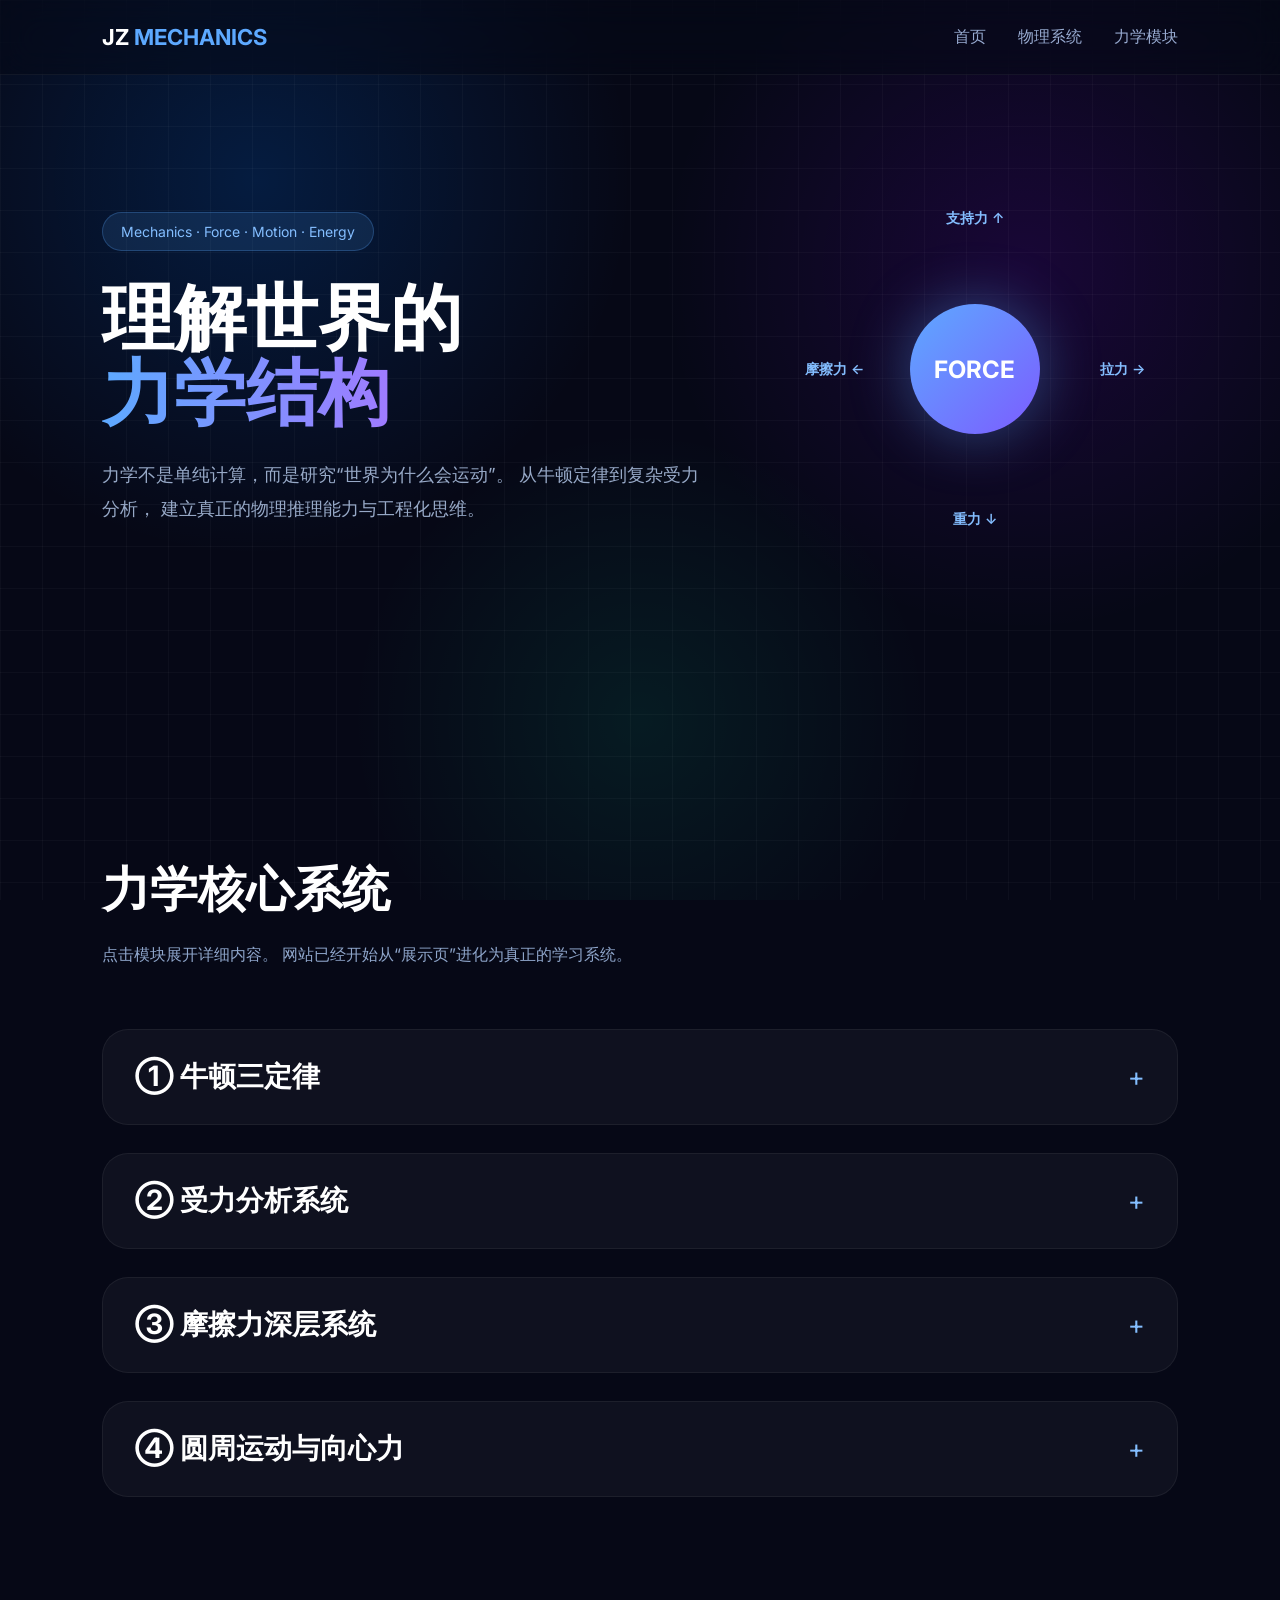
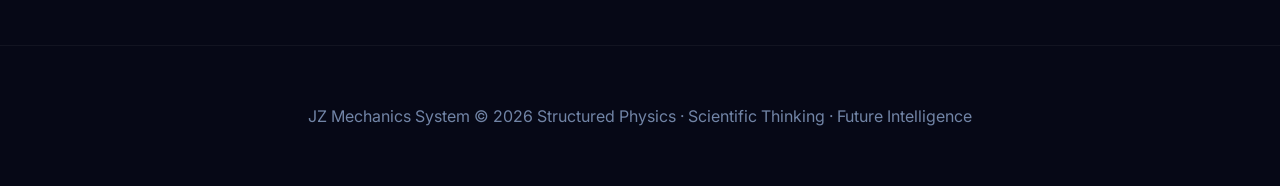
==== mechanics.html @ 9c005e76 "Create mechanics.html" ====
<!DOCTYPE html>
<html lang="zh-CN">
<head>
<meta charset="UTF-8">
<meta name="viewport" content="width=device-width, initial-scale=1.0">

<title>Mechanics System | JZ Physics</title>

<link rel="preconnect" href="https://fonts.googleapis.com">
<link href="https://fonts.googleapis.com/css2?family=Inter:wght@300;400;500;600;700&display=swap" rel="stylesheet">

<style>

*{
    margin:0;
    padding:0;
    box-sizing:border-box;
}

html{
    scroll-behavior:smooth;
}

body{
    font-family:'Inter',sans-serif;
    background:#060816;
    color:white;
    overflow-x:hidden;
}

/* ===== 背景 ===== */

.bg{
    position:fixed;
    inset:0;
    background:
    radial-gradient(circle at 20% 20%, rgba(0,119,255,0.18), transparent 30%),
    radial-gradient(circle at 80% 30%, rgba(140,0,255,0.14), transparent 30%),
    radial-gradient(circle at 50% 80%, rgba(0,255,180,0.08), transparent 30%),
    #060816;
    z-index:-2;
}

.grid{
    position:fixed;
    inset:0;
    background-image:
    linear-gradient(rgba(255,255,255,0.03) 1px, transparent 1px),
    linear-gradient(90deg, rgba(255,255,255,0.03) 1px, transparent 1px);
    background-size:42px 42px;
    z-index:-1;
}

/* ===== header ===== */

header{
    position:fixed;
    top:0;
    width:100%;
    padding:24px 8%;
    display:flex;
    justify-content:space-between;
    align-items:center;
    backdrop-filter:blur(18px);
    background:rgba(5,8,22,0.5);
    border-bottom:1px solid rgba(255,255,255,0.05);
    z-index:999;
}

.logo{
    font-size:22px;
    font-weight:700;
}

.logo span{
    color:#5da9ff;
}

nav a{
    text-decoration:none;
    color:#98abd1;
    margin-left:28px;
    transition:0.3s;
}

nav a:hover{
    color:white;
}

/* ===== hero ===== */

.hero{
    min-height:82vh;
    display:flex;
    align-items:center;
    padding:0 8%;
}

.hero-inner{
    display:grid;
    grid-template-columns:1.2fr 0.8fr;
    gap:60px;
    align-items:center;
    width:100%;
}

.tag{
    display:inline-block;
    padding:10px 18px;
    border-radius:999px;
    background:rgba(93,169,255,0.12);
    border:1px solid rgba(93,169,255,0.25);
    color:#84beff;
    margin-bottom:28px;
    font-size:14px;
}

.hero h1{
    font-size:72px;
    line-height:1.05;
    margin-bottom:28px;
}

.gradient{
    background:linear-gradient(to right,#5da9ff,#9f7bff);
    -webkit-background-clip:text;
    -webkit-text-fill-color:transparent;
}

.hero p{
    color:#97a9c7;
    line-height:1.9;
    font-size:18px;
}

/* ===== 力学图 ===== */

.force-box{
    position:relative;
    width:360px;
    height:360px;
    margin:auto;
}

.circle{
    width:130px;
    height:130px;
    border-radius:50%;
    background:linear-gradient(135deg,#5da9ff,#7c5cff);
    position:absolute;
    left:50%;
    top:50%;
    transform:translate(-50%,-50%);
    display:flex;
    align-items:center;
    justify-content:center;
    font-size:24px;
    font-weight:700;
    box-shadow:0 0 60px rgba(93,169,255,0.4);
}

.force{
    position:absolute;
    color:#84beff;
    font-size:14px;
    font-weight:600;
}

.up{
    top:20px;
    left:50%;
    transform:translateX(-50%);
}

.down{
    bottom:20px;
    left:50%;
    transform:translateX(-50%);
}

.left{
    left:10px;
    top:50%;
    transform:translateY(-50%);
}

.right{
    right:10px;
    top:50%;
    transform:translateY(-50%);
}

/* ===== section ===== */

.section{
    padding:120px 8%;
}

.section-title{
    font-size:48px;
    margin-bottom:18px;
}

.section-sub{
    color:#8ea5ca;
    line-height:1.8;
    max-width:760px;
    margin-bottom:60px;
}

/* ===== 模块 ===== */

.module{
    background:rgba(255,255,255,0.04);
    border:1px solid rgba(255,255,255,0.06);
    border-radius:26px;
    margin-bottom:28px;
    overflow:hidden;
    transition:0.3s;
}

.module:hover{
    border-color:rgba(93,169,255,0.25);
}

.module-header{
    padding:28px 32px;
    display:flex;
    justify-content:space-between;
    align-items:center;
    cursor:pointer;
}

.module-header h3{
    font-size:28px;
}

.toggle{
    font-size:26px;
    color:#84beff;
}

.module-content{
    max-height:0;
    overflow:hidden;
    transition:max-height 0.5s ease;
    padding:0 32px;
}

.module-content-inner{
    padding-bottom:32px;
}

.module-content p{
    color:#8ea5ca;
    line-height:1.9;
    margin-bottom:18px;
}

/* ===== 知识卡 ===== */

.cards{
    display:grid;
    grid-template-columns:repeat(auto-fit,minmax(240px,1fr));
    gap:20px;
    margin-top:24px;
}

.card{
    background:rgba(255,255,255,0.03);
    border:1px solid rgba(255,255,255,0.05);
    border-radius:18px;
    padding:22px;
}

.card h4{
    color:#84beff;
    margin-bottom:12px;
}

.card p{
    color:#8ea5ca;
    line-height:1.8;
}

/* ===== 公式 ===== */

.formula{
    margin-top:16px;
    padding:18px;
    border-radius:18px;
    background:rgba(93,169,255,0.08);
    border:1px solid rgba(93,169,255,0.15);
    font-size:28px;
    text-align:center;
    color:#84beff;
    font-weight:700;
}

/* ===== footer ===== */

footer{
    padding:60px 8%;
    text-align:center;
    color:#7184a6;
    border-top:1px solid rgba(255,255,255,0.05);
}

/* ===== mobile ===== */

@media(max-width:980px){

.hero-inner{
    grid-template-columns:1fr;
}

.hero h1{
    font-size:52px;
}

.section-title{
    font-size:40px;
}

.force-box{
    width:260px;
    height:260px;
}

}

</style>
</head>

<body>

<div class="bg"></div>
<div class="grid"></div>

<header>

<div class="logo">
JZ <span>MECHANICS</span>
</div>

<nav>
<a href="index.html">首页</a>
<a href="physics.html">物理系统</a>
<a href="#modules">力学模块</a>
</nav>

</header>

<!-- HERO -->

<section class="hero">

<div class="hero-inner">

<div>

<div class="tag">
Mechanics · Force · Motion · Energy
</div>

<h1>
理解世界的<br>
<span class="gradient">力学结构</span>
</h1>

<p>
力学不是单纯计算，而是研究“世界为什么会运动”。
从牛顿定律到复杂受力分析，
建立真正的物理推理能力与工程化思维。
</p>

</div>

<div class="force-box">

<div class="circle">
FORCE
</div>

<div class="force up">支持力 ↑</div>
<div class="force down">重力 ↓</div>
<div class="force left">摩擦力 ←</div>
<div class="force right">拉力 →</div>

</div>

</div>

</section>

<!-- MODULES -->

<section class="section" id="modules">

<h2 class="section-title">
力学核心系统
</h2>

<p class="section-sub">
点击模块展开详细内容。
网站已经开始从“展示页”进化为真正的学习系统。
</p>

<!-- 牛顿定律 -->

<div class="module">

<div class="module-header" onclick="toggleModule(this)">
<h3>① 牛顿三定律</h3>
<div class="toggle">+</div>
</div>

<div class="module-content">

<div class="module-content-inner">

<p>
牛顿三定律构成经典力学基础，
决定了物体为什么会运动、如何运动。
</p>

<div class="cards">

<div class="card">
<h4>第一定律</h4>
<p>
力不是维持运动的原因，
力是改变运动状态的原因。
</p>
</div>

<div class="card">
<h4>第二定律</h4>
<p>
加速度与合力成正比，
与质量成反比。
</p>

<div class="formula">
F = ma
</div>

</div>

<div class="card">
<h4>第三定律</h4>
<p>
作用力与反作用力大小相等、
方向相反。
</p>
</div>

</div>

</div>

</div>

</div>

<!-- 受力分析 -->

<div class="module">

<div class="module-header" onclick="toggleModule(this)">
<h3>② 受力分析系统</h3>
<div class="toggle">+</div>
</div>

<div class="module-content">

<div class="module-content-inner">

<p>
受力分析是整个初中物理压轴题的核心能力。
真正高阶的学生，
脑中会自动建立“力的结构图”。
</p>

<div class="cards">

<div class="card">
<h4>重力</h4>
<p>
方向永远竖直向下，
作用点在重心。
</p>
</div>

<div class="card">
<h4>支持力</h4>
<p>
垂直于接触面，
本质来自形变。
</p>
</div>

<div class="card">
<h4>摩擦力</h4>
<p>
阻碍相对运动趋势，
方向不一定与运动方向相反。
</p>
</div>

</div>

</div>

</div>

</div>

<!-- 摩擦力 -->

<div class="module">

<div class="module-header" onclick="toggleModule(this)">
<h3>③ 摩擦力深层系统</h3>
<div class="toggle">+</div>
</div>

<div class="module-content">

<div class="module-content-inner">

<p>
摩擦力是初中物理最容易“理解错误”的模块之一。
它不是“阻碍运动”，
而是阻碍相对滑动趋势。
</p>

<div class="cards">

<div class="card">
<h4>走路为什么向前？</h4>
<p>
脚向后蹬地，
地面对脚产生向前的静摩擦力。
</p>
</div>

<div class="card">
<h4>汽车驱动</h4>
<p>
驱动轮向后推地，
地面对轮胎产生向前摩擦力。
</p>
</div>

<div class="card">
<h4>鞋底纹路</h4>
<p>
增大接触粗糙程度，
提高最大静摩擦力。
</p>
</div>

</div>

</div>

</div>

</div>

<!-- 圆周运动 -->

<div class="module">

<div class="module-header" onclick="toggleModule(this)">
<h3>④ 圆周运动与向心力</h3>
<div class="toggle">+</div>
</div>

<div class="module-content">

<div class="module-content-inner">

<p>
圆周运动本质是速度方向持续改变。
向心力不是一种新力，
而是“合力指向圆心”。
</p>

<div class="formula">
F = mv² / r
</div>

<div class="cards">

<div class="card">
<h4>过山车</h4>
<p>
轨道支持力提供向心力。
</p>
</div>

<div class="card">
<h4>汽车转弯</h4>
<p>
摩擦力提供向心力。
</p>
</div>

<div class="card">
<h4>卫星运动</h4>
<p>
万有引力提供向心力。
</p>
</div>

</div>

</div>

</div>

</div>

</section>

<footer>

JZ Mechanics System © 2026  
Structured Physics · Scientific Thinking · Future Intelligence

</footer>

<script>

function toggleModule(header){

    const content = header.nextElementSibling;
    const toggle = header.querySelector(".toggle");

    if(content.style.maxHeight){

        content.style.maxHeight = null;
        toggle.innerHTML = "+";

    }else{

        content.style.maxHeight = content.scrollHeight + "px";
        toggle.innerHTML = "−";

    }

}

</script>

</body>
</html>
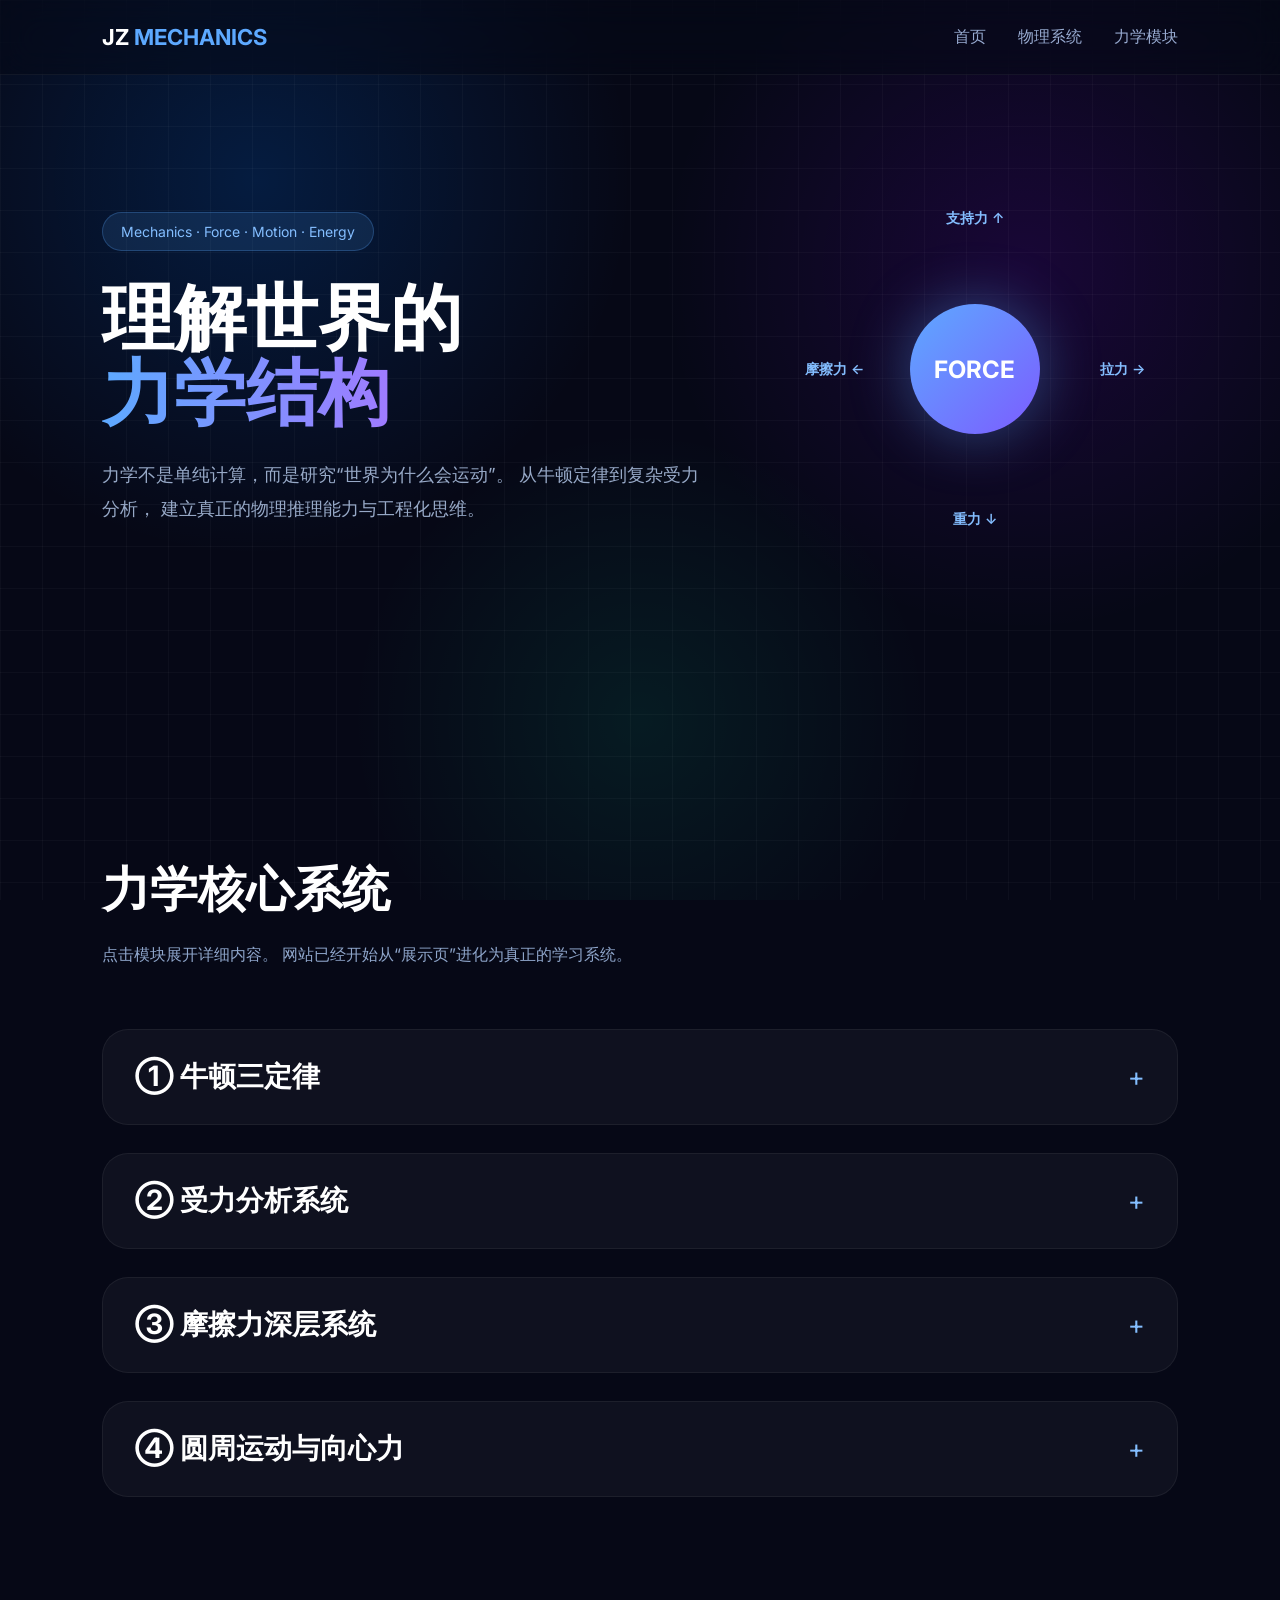
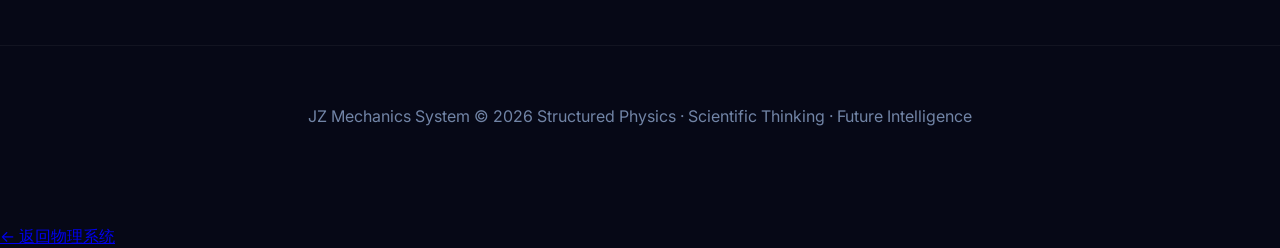
==== commit 0e2c7803: "Update mechanics.html" ====
--- a/mechanics.html
+++ b/mechanics.html
@@ -656,4 +656,7 @@
 </script>
 
 </body>
+    <div style="margin-top:40px;">
+  <a href="physics.html">← 返回物理系统</a>
+</div>
 </html>
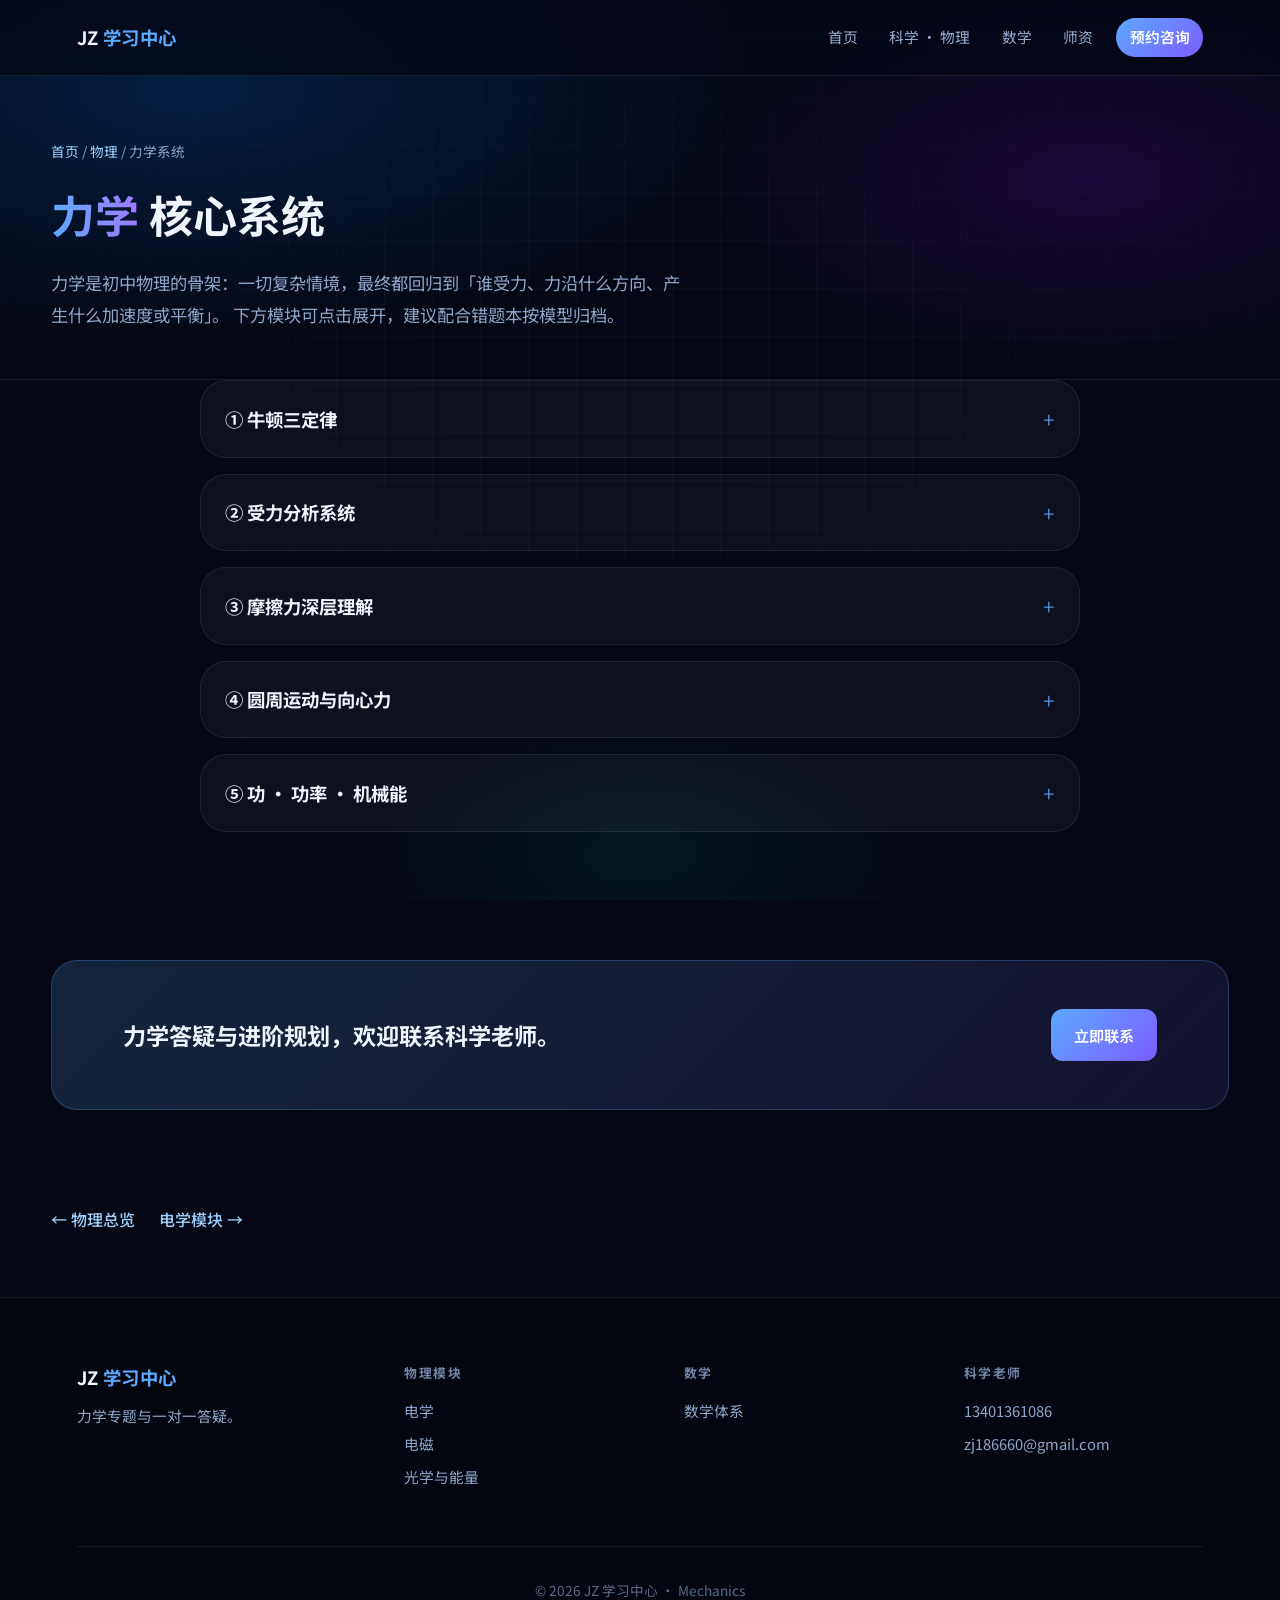
==== commit 98deed46: "11" ====
--- a/mechanics.html
+++ b/mechanics.html
@@ -1,662 +1,208 @@
 <!DOCTYPE html>
 <html lang="zh-CN">
 <head>
-<meta charset="UTF-8">
-<meta name="viewport" content="width=device-width, initial-scale=1.0">
-
-<title>Mechanics System | JZ Physics</title>
-
-<link rel="preconnect" href="https://fonts.googleapis.com">
-<link href="https://fonts.googleapis.com/css2?family=Inter:wght@300;400;500;600;700&display=swap" rel="stylesheet">
-
-<style>
-
-*{
-    margin:0;
-    padding:0;
-    box-sizing:border-box;
-}
-
-html{
-    scroll-behavior:smooth;
-}
-
-body{
-    font-family:'Inter',sans-serif;
-    background:#060816;
-    color:white;
-    overflow-x:hidden;
-}
-
-/* ===== 背景 ===== */
-
-.bg{
-    position:fixed;
-    inset:0;
-    background:
-    radial-gradient(circle at 20% 20%, rgba(0,119,255,0.18), transparent 30%),
-    radial-gradient(circle at 80% 30%, rgba(140,0,255,0.14), transparent 30%),
-    radial-gradient(circle at 50% 80%, rgba(0,255,180,0.08), transparent 30%),
-    #060816;
-    z-index:-2;
-}
-
-.grid{
-    position:fixed;
-    inset:0;
-    background-image:
-    linear-gradient(rgba(255,255,255,0.03) 1px, transparent 1px),
-    linear-gradient(90deg, rgba(255,255,255,0.03) 1px, transparent 1px);
-    background-size:42px 42px;
-    z-index:-1;
-}
-
-/* ===== header ===== */
-
-header{
-    position:fixed;
-    top:0;
-    width:100%;
-    padding:24px 8%;
-    display:flex;
-    justify-content:space-between;
-    align-items:center;
-    backdrop-filter:blur(18px);
-    background:rgba(5,8,22,0.5);
-    border-bottom:1px solid rgba(255,255,255,0.05);
-    z-index:999;
-}
-
-.logo{
-    font-size:22px;
-    font-weight:700;
-}
-
-.logo span{
-    color:#5da9ff;
-}
-
-nav a{
-    text-decoration:none;
-    color:#98abd1;
-    margin-left:28px;
-    transition:0.3s;
-}
-
-nav a:hover{
-    color:white;
-}
-
-/* ===== hero ===== */
-
-.hero{
-    min-height:82vh;
-    display:flex;
-    align-items:center;
-    padding:0 8%;
-}
-
-.hero-inner{
-    display:grid;
-    grid-template-columns:1.2fr 0.8fr;
-    gap:60px;
-    align-items:center;
-    width:100%;
-}
-
-.tag{
-    display:inline-block;
-    padding:10px 18px;
-    border-radius:999px;
-    background:rgba(93,169,255,0.12);
-    border:1px solid rgba(93,169,255,0.25);
-    color:#84beff;
-    margin-bottom:28px;
-    font-size:14px;
-}
-
-.hero h1{
-    font-size:72px;
-    line-height:1.05;
-    margin-bottom:28px;
-}
-
-.gradient{
-    background:linear-gradient(to right,#5da9ff,#9f7bff);
-    -webkit-background-clip:text;
-    -webkit-text-fill-color:transparent;
-}
-
-.hero p{
-    color:#97a9c7;
-    line-height:1.9;
-    font-size:18px;
-}
-
-/* ===== 力学图 ===== */
-
-.force-box{
-    position:relative;
-    width:360px;
-    height:360px;
-    margin:auto;
-}
-
-.circle{
-    width:130px;
-    height:130px;
-    border-radius:50%;
-    background:linear-gradient(135deg,#5da9ff,#7c5cff);
-    position:absolute;
-    left:50%;
-    top:50%;
-    transform:translate(-50%,-50%);
-    display:flex;
-    align-items:center;
-    justify-content:center;
-    font-size:24px;
-    font-weight:700;
-    box-shadow:0 0 60px rgba(93,169,255,0.4);
-}
-
-.force{
-    position:absolute;
-    color:#84beff;
-    font-size:14px;
-    font-weight:600;
-}
-
-.up{
-    top:20px;
-    left:50%;
-    transform:translateX(-50%);
-}
-
-.down{
-    bottom:20px;
-    left:50%;
-    transform:translateX(-50%);
-}
-
-.left{
-    left:10px;
-    top:50%;
-    transform:translateY(-50%);
-}
-
-.right{
-    right:10px;
-    top:50%;
-    transform:translateY(-50%);
-}
-
-/* ===== section ===== */
-
-.section{
-    padding:120px 8%;
-}
-
-.section-title{
-    font-size:48px;
-    margin-bottom:18px;
-}
-
-.section-sub{
-    color:#8ea5ca;
-    line-height:1.8;
-    max-width:760px;
-    margin-bottom:60px;
-}
-
-/* ===== 模块 ===== */
-
-.module{
-    background:rgba(255,255,255,0.04);
-    border:1px solid rgba(255,255,255,0.06);
-    border-radius:26px;
-    margin-bottom:28px;
-    overflow:hidden;
-    transition:0.3s;
-}
-
-.module:hover{
-    border-color:rgba(93,169,255,0.25);
-}
-
-.module-header{
-    padding:28px 32px;
-    display:flex;
-    justify-content:space-between;
-    align-items:center;
-    cursor:pointer;
-}
-
-.module-header h3{
-    font-size:28px;
-}
-
-.toggle{
-    font-size:26px;
-    color:#84beff;
-}
-
-.module-content{
-    max-height:0;
-    overflow:hidden;
-    transition:max-height 0.5s ease;
-    padding:0 32px;
-}
-
-.module-content-inner{
-    padding-bottom:32px;
-}
-
-.module-content p{
-    color:#8ea5ca;
-    line-height:1.9;
-    margin-bottom:18px;
-}
-
-/* ===== 知识卡 ===== */
-
-.cards{
-    display:grid;
-    grid-template-columns:repeat(auto-fit,minmax(240px,1fr));
-    gap:20px;
-    margin-top:24px;
-}
-
-.card{
-    background:rgba(255,255,255,0.03);
-    border:1px solid rgba(255,255,255,0.05);
-    border-radius:18px;
-    padding:22px;
-}
-
-.card h4{
-    color:#84beff;
-    margin-bottom:12px;
-}
-
-.card p{
-    color:#8ea5ca;
-    line-height:1.8;
-}
-
-/* ===== 公式 ===== */
-
-.formula{
-    margin-top:16px;
-    padding:18px;
-    border-radius:18px;
-    background:rgba(93,169,255,0.08);
-    border:1px solid rgba(93,169,255,0.15);
-    font-size:28px;
-    text-align:center;
-    color:#84beff;
-    font-weight:700;
-}
-
-/* ===== footer ===== */
-
-footer{
-    padding:60px 8%;
-    text-align:center;
-    color:#7184a6;
-    border-top:1px solid rgba(255,255,255,0.05);
-}
-
-/* ===== mobile ===== */
-
-@media(max-width:980px){
-
-.hero-inner{
-    grid-template-columns:1fr;
-}
-
-.hero h1{
-    font-size:52px;
-}
-
-.section-title{
-    font-size:40px;
-}
-
-.force-box{
-    width:260px;
-    height:260px;
-}
-
-}
-
-</style>
+  <meta charset="UTF-8">
+  <meta name="viewport" content="width=device-width, initial-scale=1.0">
+  <title>力学系统 | JZ 学习中心</title>
+  <meta name="description" content="牛顿定律、受力分析、摩擦力、圆周运动与机械能。力学核心知识点与折叠详解。">
+  <link rel="preconnect" href="https://fonts.googleapis.com">
+  <link rel="preconnect" href="https://fonts.gstatic.com" crossorigin>
+  <link href="https://fonts.googleapis.com/css2?family=Inter:wght@400;500;600;700&family=Noto+Sans+SC:wght@400;500;600;700&display=swap" rel="stylesheet">
+  <link rel="stylesheet" href="assets/site.css">
 </head>
-
 <body>
-
-<div class="bg"></div>
-<div class="grid"></div>
-
-<header>
-
-<div class="logo">
-JZ <span>MECHANICS</span>
-</div>
-
-<nav>
-<a href="index.html">首页</a>
-<a href="physics.html">物理系统</a>
-<a href="#modules">力学模块</a>
-</nav>
-
-</header>
-
-<!-- HERO -->
-
-<section class="hero">
-
-<div class="hero-inner">
-
-<div>
-
-<div class="tag">
-Mechanics · Force · Motion · Energy
-</div>
-
-<h1>
-理解世界的<br>
-<span class="gradient">力学结构</span>
-</h1>
-
-<p>
-力学不是单纯计算，而是研究“世界为什么会运动”。
-从牛顿定律到复杂受力分析，
-建立真正的物理推理能力与工程化思维。
-</p>
-
-</div>
-
-<div class="force-box">
-
-<div class="circle">
-FORCE
-</div>
-
-<div class="force up">支持力 ↑</div>
-<div class="force down">重力 ↓</div>
-<div class="force left">摩擦力 ←</div>
-<div class="force right">拉力 →</div>
-
-</div>
-
-</div>
-
-</section>
-
-<!-- MODULES -->
-
-<section class="section" id="modules">
-
-<h2 class="section-title">
-力学核心系统
-</h2>
-
-<p class="section-sub">
-点击模块展开详细内容。
-网站已经开始从“展示页”进化为真正的学习系统。
-</p>
-
-<!-- 牛顿定律 -->
-
-<div class="module">
-
-<div class="module-header" onclick="toggleModule(this)">
-<h3>① 牛顿三定律</h3>
-<div class="toggle">+</div>
-</div>
-
-<div class="module-content">
-
-<div class="module-content-inner">
-
-<p>
-牛顿三定律构成经典力学基础，
-决定了物体为什么会运动、如何运动。
-</p>
-
-<div class="cards">
-
-<div class="card">
-<h4>第一定律</h4>
-<p>
-力不是维持运动的原因，
-力是改变运动状态的原因。
-</p>
-</div>
-
-<div class="card">
-<h4>第二定律</h4>
-<p>
-加速度与合力成正比，
-与质量成反比。
-</p>
-
-<div class="formula">
-F = ma
-</div>
-
-</div>
-
-<div class="card">
-<h4>第三定律</h4>
-<p>
-作用力与反作用力大小相等、
-方向相反。
-</p>
-</div>
-
-</div>
-
-</div>
-
-</div>
-
-</div>
-
-<!-- 受力分析 -->
-
-<div class="module">
-
-<div class="module-header" onclick="toggleModule(this)">
-<h3>② 受力分析系统</h3>
-<div class="toggle">+</div>
-</div>
-
-<div class="module-content">
-
-<div class="module-content-inner">
-
-<p>
-受力分析是整个初中物理压轴题的核心能力。
-真正高阶的学生，
-脑中会自动建立“力的结构图”。
-</p>
-
-<div class="cards">
-
-<div class="card">
-<h4>重力</h4>
-<p>
-方向永远竖直向下，
-作用点在重心。
-</p>
-</div>
-
-<div class="card">
-<h4>支持力</h4>
-<p>
-垂直于接触面，
-本质来自形变。
-</p>
-</div>
-
-<div class="card">
-<h4>摩擦力</h4>
-<p>
-阻碍相对运动趋势，
-方向不一定与运动方向相反。
-</p>
-</div>
-
-</div>
-
-</div>
-
-</div>
-
-</div>
-
-<!-- 摩擦力 -->
-
-<div class="module">
-
-<div class="module-header" onclick="toggleModule(this)">
-<h3>③ 摩擦力深层系统</h3>
-<div class="toggle">+</div>
-</div>
-
-<div class="module-content">
-
-<div class="module-content-inner">
-
-<p>
-摩擦力是初中物理最容易“理解错误”的模块之一。
-它不是“阻碍运动”，
-而是阻碍相对滑动趋势。
-</p>
-
-<div class="cards">
-
-<div class="card">
-<h4>走路为什么向前？</h4>
-<p>
-脚向后蹬地，
-地面对脚产生向前的静摩擦力。
-</p>
-</div>
-
-<div class="card">
-<h4>汽车驱动</h4>
-<p>
-驱动轮向后推地，
-地面对轮胎产生向前摩擦力。
-</p>
-</div>
-
-<div class="card">
-<h4>鞋底纹路</h4>
-<p>
-增大接触粗糙程度，
-提高最大静摩擦力。
-</p>
-</div>
-
-</div>
-
-</div>
-
-</div>
-
-</div>
-
-<!-- 圆周运动 -->
-
-<div class="module">
-
-<div class="module-header" onclick="toggleModule(this)">
-<h3>④ 圆周运动与向心力</h3>
-<div class="toggle">+</div>
-</div>
-
-<div class="module-content">
-
-<div class="module-content-inner">
-
-<p>
-圆周运动本质是速度方向持续改变。
-向心力不是一种新力，
-而是“合力指向圆心”。
-</p>
-
-<div class="formula">
-F = mv² / r
-</div>
-
-<div class="cards">
-
-<div class="card">
-<h4>过山车</h4>
-<p>
-轨道支持力提供向心力。
-</p>
-</div>
-
-<div class="card">
-<h4>汽车转弯</h4>
-<p>
-摩擦力提供向心力。
-</p>
-</div>
-
-<div class="card">
-<h4>卫星运动</h4>
-<p>
-万有引力提供向心力。
-</p>
-</div>
-
-</div>
-
-</div>
-
-</div>
-
-</div>
-
-</section>
-
-<footer>
-
-JZ Mechanics System © 2026  
-Structured Physics · Scientific Thinking · Future Intelligence
-
-</footer>
-
-<script>
-
-function toggleModule(header){
-
-    const content = header.nextElementSibling;
-    const toggle = header.querySelector(".toggle");
-
-    if(content.style.maxHeight){
-
-        content.style.maxHeight = null;
-        toggle.innerHTML = "+";
-
-    }else{
-
+  <div class="site-bg" aria-hidden="true"></div>
+  <div class="site-grid" aria-hidden="true"></div>
+
+  <header>
+    <a class="logo" href="index.html">JZ <span>学习中心</span></a>
+    <nav>
+      <a href="index.html">首页</a>
+      <a href="physics.html">科学 · 物理</a>
+      <a href="math.html">数学</a>
+      <a href="contact.html#teachers">师资</a>
+      <a href="contact.html" class="nav-cta">预约咨询</a>
+    </nav>
+  </header>
+
+  <main>
+    <section class="page-hero">
+      <div class="wrap">
+        <p class="breadcrumb"><a href="index.html">首页</a> / <a href="physics.html">物理</a> / 力学系统</p>
+        <h1><span class="gradient">力学</span> 核心系统</h1>
+        <p class="lead" style="max-width:40rem;">
+          力学是初中物理的骨架：一切复杂情境，最终都回归到「谁受力、力沿什么方向、产生什么加速度或平衡」。
+          下方模块可点击展开，建议配合错题本按模型归档。
+        </p>
+      </div>
+    </section>
+
+    <section class="content-block" style="padding-top:0;">
+      <div class="wrap" style="max-width:880px;">
+        <div class="module">
+          <div class="module-header" role="button" tabindex="0" onclick="toggleModule(this)" onkeydown="if(event.key==='Enter'||event.key===' ')toggleModule(this)">
+            <h3>① 牛顿三定律</h3>
+            <div class="toggle" aria-hidden="true">+</div>
+          </div>
+          <div class="module-content">
+            <div class="module-content-inner">
+              <p>牛顿三定律给出「力如何改变运动」的公理体系：第一定律定义惯性；第二定律给出定量关系；第三定律强调相互作用的对偶性。</p>
+              <div class="inner-cards">
+                <div class="card">
+                  <h4>第一定律（惯性）</h4>
+                  <p>物体不受外力或合力为零时，保持静止或匀速直线运动。力不是维持运动的原因。</p>
+                </div>
+                <div class="card">
+                  <h4>第二定律</h4>
+                  <p>合力与加速度同向；质量是惯性大小的量度。</p>
+                  <div class="formula">F<sub>合</sub> = ma</div>
+                </div>
+                <div class="card">
+                  <h4>第三定律</h4>
+                  <p>作用力与反作用力等大、反向、共线，作用在不同物体上，不能抵消。</p>
+                </div>
+              </div>
+            </div>
+          </div>
+        </div>
+
+        <div class="module">
+          <div class="module-header" role="button" tabindex="0" onclick="toggleModule(this)" onkeydown="if(event.key==='Enter'||event.key===' ')toggleModule(this)">
+            <h3>② 受力分析系统</h3>
+            <div class="toggle">+</div>
+          </div>
+          <div class="module-content">
+            <div class="module-content-inner">
+              <p>画受力图的三步：选研究对象 → 按场力（重力）→ 按接触力（支持力、拉力、摩擦力）依次添加。每画一个力都要能指出施力物体。</p>
+              <div class="inner-cards">
+                <div class="card">
+                  <h4>重力 G</h4>
+                  <p>方向竖直向下，作用点可简化为重心。G = mg。</p>
+                </div>
+                <div class="card">
+                  <h4>支持力 N</h4>
+                  <p>垂直接触面指向被支持物体，源于弹性形变。</p>
+                </div>
+                <div class="card">
+                  <h4>摩擦力 f</h4>
+                  <p>与相对运动（趋势）方向相反；静摩擦大小由平衡决定，滑动摩擦常用 f = μN。</p>
+                </div>
+              </div>
+            </div>
+          </div>
+        </div>
+
+        <div class="module">
+          <div class="module-header" role="button" tabindex="0" onclick="toggleModule(this)" onkeydown="if(event.key==='Enter'||event.key===' ')toggleModule(this)">
+            <h3>③ 摩擦力深层理解</h3>
+            <div class="toggle">+</div>
+          </div>
+          <div class="module-content">
+            <div class="module-content-inner">
+              <p>摩擦力的方向阻碍的是「相对滑动」或「相对滑动趋势」，与物体对地运动方向可以相同（例如人走路、传送带送物）。</p>
+              <div class="inner-cards">
+                <div class="card">
+                  <h4>静摩擦</h4>
+                  <p>大小随外力变化，存在上限 f<sub>max</sub> ≈ μ<sub>s</sub>N。</p>
+                </div>
+                <div class="card">
+                  <h4>滑动摩擦</h4>
+                  <p>大小通常取 f = μN；与接触面积无关（初中理想模型）。</p>
+                </div>
+                <div class="card">
+                  <h4>典型误区</h4>
+                  <p>认为摩擦力一定阻碍「运动」；忽略摩擦力可以是动力。</p>
+                </div>
+              </div>
+            </div>
+          </div>
+        </div>
+
+        <div class="module">
+          <div class="module-header" role="button" tabindex="0" onclick="toggleModule(this)" onkeydown="if(event.key==='Enter'||event.key===' ')toggleModule(this)">
+            <h3>④ 圆周运动与向心力</h3>
+            <div class="toggle">+</div>
+          </div>
+          <div class="module-content">
+            <div class="module-content-inner">
+              <p>匀速圆周运动速度大小不变、方向时刻改变，必有指向圆心的合力——向心力是效果力，由某个或几个实际力的合力提供。</p>
+              <div class="formula">F<sub>向</sub> = m v² / r = m ω² r</div>
+              <div class="inner-cards">
+                <div class="card"><h4>圆锥摆</h4><p>拉力与重力的合力提供向心力。</p></div>
+                <div class="card"><h4>转弯</h4><p>静摩擦或轨道弹力提供向心力。</p></div>
+                <div class="card"><h4>桥顶 / 凹底</h4><p>注意超重失重与弹力方向。</p></div>
+              </div>
+            </div>
+          </div>
+        </div>
+
+        <div class="module">
+          <div class="module-header" role="button" tabindex="0" onclick="toggleModule(this)" onkeydown="if(event.key==='Enter'||event.key===' ')toggleModule(this)">
+            <h3>⑤ 功 · 功率 · 机械能</h3>
+            <div class="toggle">+</div>
+          </div>
+          <div class="module-content">
+            <div class="module-content-inner">
+              <p>功是力在空间上的累积：W = Fs cosθ。功率 P = W/t = Fv（沿力与速度同向时）。动能定理：合外力做功等于动能变化。</p>
+              <div class="formula">E<sub>k</sub> = ½mv² · E<sub>p</sub> = mgh（近地）</div>
+              <p style="margin-top:1rem;">只有重力（或弹力）做功时，系统机械能守恒；有摩擦等非保守力做功时，机械能转化为内能。</p>
+            </div>
+          </div>
+        </div>
+      </div>
+    </section>
+
+    <div class="wrap">
+      <div class="cta-strip">
+        <h2>力学答疑与进阶规划，欢迎联系科学老师。</h2>
+        <a class="btn btn-primary" href="contact.html#science">立即联系</a>
+      </div>
+    </div>
+
+    <div class="wrap back-row" style="display:flex;gap:1.5rem;flex-wrap:wrap;">
+      <a href="physics.html">← 物理总览</a>
+      <a href="electricity.html">电学模块 →</a>
+    </div>
+  </main>
+
+  <footer class="site-footer">
+    <div class="footer-grid">
+      <div class="footer-brand">
+        <a class="logo" href="index.html">JZ <span>学习中心</span></a>
+        <p>力学专题与一对一答疑。</p>
+      </div>
+      <div class="footer-col">
+        <h4>物理模块</h4>
+        <a href="electricity.html">电学</a>
+        <a href="electromagnetism.html">电磁</a>
+        <a href="optics-energy.html">光学与能量</a>
+      </div>
+      <div class="footer-col">
+        <h4>数学</h4>
+        <a href="math.html">数学体系</a>
+      </div>
+      <div class="footer-col">
+        <h4>科学老师</h4>
+        <p>13401361086</p>
+        <a href="mailto:zj186660@gmail.com">zj186660@gmail.com</a>
+      </div>
+    </div>
+    <div class="footer-bottom">© 2026 JZ 学习中心 · Mechanics</div>
+  </footer>
+
+  <script>
+    function toggleModule(header) {
+      const content = header.nextElementSibling;
+      const toggle = header.querySelector(".toggle");
+      if (!content || !toggle) return;
+      if (content.style.maxHeight) {
+        content.style.maxHeight = "";
+        toggle.textContent = "+";
+      } else {
         content.style.maxHeight = content.scrollHeight + "px";
-        toggle.innerHTML = "−";
-
+        toggle.textContent = "−";
+      }
     }
-
-}
-
-</script>
-
+  </script>
 </body>
-    <div style="margin-top:40px;">
-  <a href="physics.html">← 返回物理系统</a>
-</div>
 </html>
--- a/assets/site.css
+++ b/assets/site.css
@@ -0,0 +1,735 @@
+/* JZ Learning — shared design system */
+:root {
+  --bg-deep: #050814;
+  --bg-panel: rgba(255, 255, 255, 0.04);
+  --border: rgba(255, 255, 255, 0.08);
+  --text: #f0f4fc;
+  --muted: #8ea5ca;
+  --accent: #5da9ff;
+  --accent2: #9f7bff;
+  --accent-glow: rgba(93, 169, 255, 0.35);
+  --success: #3ee0b8;
+  --header-h: 76px;
+  --radius-lg: 26px;
+  --radius-md: 16px;
+  --maxw: 1200px;
+}
+
+*,
+*::before,
+*::after {
+  box-sizing: border-box;
+  margin: 0;
+  padding: 0;
+}
+
+html {
+  scroll-behavior: smooth;
+}
+
+body {
+  font-family: "Noto Sans SC", "Inter", system-ui, -apple-system, sans-serif;
+  background: var(--bg-deep);
+  color: var(--text);
+  overflow-x: hidden;
+  line-height: 1.65;
+  font-size: 16px;
+}
+
+a {
+  color: inherit;
+}
+
+.site-bg {
+  position: fixed;
+  inset: 0;
+  background:
+    radial-gradient(ellipse 80% 50% at 15% 10%, rgba(0, 119, 255, 0.2), transparent 55%),
+    radial-gradient(ellipse 60% 40% at 85% 20%, rgba(140, 0, 255, 0.16), transparent 50%),
+    radial-gradient(ellipse 50% 35% at 50% 95%, rgba(0, 255, 200, 0.06), transparent 45%),
+    var(--bg-deep);
+  z-index: -2;
+}
+
+.site-grid {
+  position: fixed;
+  inset: 0;
+  background-image:
+    linear-gradient(rgba(255, 255, 255, 0.028) 1px, transparent 1px),
+    linear-gradient(90deg, rgba(255, 255, 255, 0.028) 1px, transparent 1px);
+  background-size: 48px 48px;
+  mask-image: radial-gradient(ellipse 70% 60% at 50% 40%, black 20%, transparent 100%);
+  z-index: -1;
+  pointer-events: none;
+}
+
+header {
+  position: fixed;
+  top: 0;
+  left: 0;
+  right: 0;
+  height: var(--header-h);
+  padding: 0 6%;
+  display: flex;
+  align-items: center;
+  justify-content: space-between;
+  backdrop-filter: blur(20px);
+  background: rgba(5, 8, 22, 0.72);
+  border-bottom: 1px solid var(--border);
+  z-index: 1000;
+}
+
+.logo {
+  font-size: 1.15rem;
+  font-weight: 700;
+  letter-spacing: 0.02em;
+  text-decoration: none;
+}
+
+.logo span {
+  color: var(--accent);
+}
+
+nav {
+  display: flex;
+  align-items: center;
+  gap: 0.25rem;
+  flex-wrap: wrap;
+  justify-content: flex-end;
+}
+
+nav a {
+  text-decoration: none;
+  color: #98abd1;
+  font-size: 0.92rem;
+  padding: 0.45rem 0.85rem;
+  border-radius: 999px;
+  transition: color 0.2s, background 0.2s;
+}
+
+nav a:hover {
+  color: #fff;
+  background: rgba(255, 255, 255, 0.06);
+}
+
+.nav-cta {
+  background: linear-gradient(135deg, var(--accent), #7c5cff) !important;
+  color: #fff !important;
+  font-weight: 600;
+  margin-left: 0.35rem;
+}
+
+.nav-cta:hover {
+  filter: brightness(1.08);
+  box-shadow: 0 8px 28px var(--accent-glow);
+}
+
+main {
+  padding-top: var(--header-h);
+}
+
+.wrap {
+  width: min(100% - 8%, var(--maxw));
+  margin-inline: auto;
+}
+
+.hero {
+  min-height: calc(100vh - var(--header-h));
+  display: flex;
+  align-items: center;
+  padding: 4rem 0 5rem;
+}
+
+.hero-grid {
+  display: grid;
+  grid-template-columns: 1.15fr 0.85fr;
+  gap: 4rem;
+  align-items: center;
+}
+
+.tag {
+  display: inline-block;
+  padding: 0.55rem 1.1rem;
+  border-radius: 999px;
+  background: rgba(93, 169, 255, 0.12);
+  border: 1px solid rgba(93, 169, 255, 0.28);
+  color: #9fd0ff;
+  font-size: 0.82rem;
+  margin-bottom: 1.5rem;
+  letter-spacing: 0.04em;
+}
+
+.hero h1 {
+  font-size: clamp(2.4rem, 5vw, 3.75rem);
+  line-height: 1.08;
+  font-weight: 700;
+  margin-bottom: 1.25rem;
+}
+
+.gradient {
+  background: linear-gradient(90deg, var(--accent), var(--accent2));
+  -webkit-background-clip: text;
+  -webkit-text-fill-color: transparent;
+  background-clip: text;
+}
+
+.lead {
+  color: var(--muted);
+  font-size: 1.08rem;
+  max-width: 34rem;
+  line-height: 1.85;
+}
+
+.hero-actions {
+  display: flex;
+  flex-wrap: wrap;
+  gap: 0.85rem;
+  margin-top: 2rem;
+}
+
+.btn {
+  display: inline-flex;
+  align-items: center;
+  justify-content: center;
+  gap: 0.4rem;
+  padding: 0.85rem 1.45rem;
+  border-radius: 12px;
+  font-weight: 600;
+  text-decoration: none;
+  transition: transform 0.2s, box-shadow 0.2s, filter 0.2s;
+  border: none;
+  cursor: pointer;
+  font-size: 0.95rem;
+}
+
+.btn-primary {
+  background: linear-gradient(135deg, var(--accent), #7c5cff);
+  color: #fff;
+}
+
+.btn-primary:hover {
+  transform: translateY(-2px);
+  box-shadow: 0 12px 36px var(--accent-glow);
+}
+
+.btn-ghost {
+  background: rgba(255, 255, 255, 0.06);
+  color: #fff;
+  border: 1px solid rgba(255, 255, 255, 0.14);
+}
+
+.btn-ghost:hover {
+  background: rgba(255, 255, 255, 0.1);
+  transform: translateY(-2px);
+}
+
+/* Orbit visual */
+.orbit-box {
+  position: relative;
+  width: min(340px, 85vw);
+  height: min(340px, 85vw);
+  margin-inline: auto;
+}
+
+.orbit {
+  position: absolute;
+  inset: 0;
+  border: 1px solid rgba(255, 255, 255, 0.1);
+  border-radius: 50%;
+  animation: spin 22s linear infinite;
+}
+
+.center-core {
+  width: 110px;
+  height: 110px;
+  border-radius: 50%;
+  background: linear-gradient(135deg, var(--accent), #7c5cff);
+  position: absolute;
+  left: 50%;
+  top: 50%;
+  transform: translate(-50%, -50%);
+  display: flex;
+  align-items: center;
+  justify-content: center;
+  font-weight: 700;
+  font-size: 0.95rem;
+  box-shadow: 0 0 48px var(--accent-glow);
+}
+
+.node {
+  width: 52px;
+  height: 52px;
+  border-radius: 50%;
+  background: #121c34;
+  border: 1px solid rgba(93, 169, 255, 0.35);
+  position: absolute;
+  display: flex;
+  align-items: center;
+  justify-content: center;
+  color: #84beff;
+  font-size: 0.8rem;
+  font-weight: 600;
+}
+
+.n1 { top: -8px; left: 50%; transform: translateX(-50%); }
+.n2 { right: -8px; top: 50%; transform: translateY(-50%); }
+.n3 { bottom: -8px; left: 50%; transform: translateX(-50%); }
+.n4 { left: -8px; top: 50%; transform: translateY(-50%); }
+
+@keyframes spin {
+  from { transform: rotate(0deg); }
+  to { transform: rotate(360deg); }
+}
+
+.section {
+  padding: 5.5rem 0;
+}
+
+.section-head {
+  margin-bottom: 3rem;
+}
+
+.section-title {
+  font-size: clamp(1.85rem, 3.5vw, 2.65rem);
+  font-weight: 700;
+  margin-bottom: 0.75rem;
+}
+
+.section-sub {
+  color: var(--muted);
+  max-width: 42rem;
+  font-size: 1.05rem;
+  line-height: 1.8;
+}
+
+.stats-row {
+  display: grid;
+  grid-template-columns: repeat(auto-fit, minmax(160px, 1fr));
+  gap: 1.25rem;
+  margin-bottom: 4rem;
+}
+
+.stat {
+  padding: 1.35rem 1.5rem;
+  border-radius: var(--radius-md);
+  background: var(--bg-panel);
+  border: 1px solid var(--border);
+}
+
+.stat strong {
+  display: block;
+  font-size: 1.75rem;
+  font-weight: 700;
+  background: linear-gradient(90deg, var(--accent), var(--accent2));
+  -webkit-background-clip: text;
+  -webkit-text-fill-color: transparent;
+  margin-bottom: 0.25rem;
+}
+
+.stat span {
+  font-size: 0.88rem;
+  color: var(--muted);
+}
+
+.cards {
+  display: grid;
+  grid-template-columns: repeat(auto-fit, minmax(260px, 1fr));
+  gap: 1.5rem;
+}
+
+.card {
+  background: var(--bg-panel);
+  border: 1px solid var(--border);
+  border-radius: var(--radius-lg);
+  padding: 1.75rem;
+  transition: border-color 0.3s, transform 0.3s, box-shadow 0.3s;
+  position: relative;
+  overflow: hidden;
+}
+
+.card::before {
+  content: "";
+  position: absolute;
+  inset: 0;
+  background: linear-gradient(135deg, rgba(93, 169, 255, 0.12), transparent 55%);
+  opacity: 0;
+  transition: opacity 0.35s;
+  pointer-events: none;
+}
+
+.card:hover::before {
+  opacity: 1;
+}
+
+.card:hover {
+  transform: translateY(-6px);
+  border-color: rgba(93, 169, 255, 0.35);
+  box-shadow: 0 24px 48px rgba(0, 0, 0, 0.35);
+}
+
+.card h3 {
+  font-size: 1.25rem;
+  margin-bottom: 0.75rem;
+  position: relative;
+}
+
+.card p {
+  color: var(--muted);
+  font-size: 0.95rem;
+  line-height: 1.75;
+  position: relative;
+}
+
+.card .btn {
+  margin-top: 1.25rem;
+  position: relative;
+}
+
+.card-link {
+  text-decoration: none;
+  color: inherit;
+  display: block;
+}
+
+.card-link .arrow {
+  display: inline-block;
+  margin-left: 0.25rem;
+  transition: transform 0.2s;
+}
+
+.card-link:hover .arrow {
+  transform: translateX(4px);
+}
+
+/* Inner page hero */
+.page-hero {
+  padding: 4rem 0 3rem;
+  border-bottom: 1px solid var(--border);
+}
+
+.page-hero h1 {
+  font-size: clamp(2rem, 4vw, 2.75rem);
+  margin-bottom: 1rem;
+}
+
+.breadcrumb {
+  font-size: 0.85rem;
+  color: var(--muted);
+  margin-bottom: 1rem;
+}
+
+.breadcrumb a {
+  color: #9fd0ff;
+  text-decoration: none;
+}
+
+.breadcrumb a:hover {
+  text-decoration: underline;
+}
+
+/* Content blocks */
+.content-block {
+  padding: 3rem 0;
+}
+
+.two-col {
+  display: grid;
+  grid-template-columns: 1fr 1fr;
+  gap: 2.5rem;
+}
+
+.panel {
+  background: var(--bg-panel);
+  border: 1px solid var(--border);
+  border-radius: var(--radius-lg);
+  padding: 1.75rem 2rem;
+}
+
+.panel h2 {
+  font-size: 1.2rem;
+  margin-bottom: 1rem;
+  color: #9fd0ff;
+}
+
+.panel ul {
+  list-style: none;
+}
+
+.panel li {
+  padding: 0.5rem 0;
+  border-bottom: 1px solid rgba(255, 255, 255, 0.05);
+  color: var(--muted);
+  font-size: 0.95rem;
+}
+
+.panel li:last-child {
+  border-bottom: none;
+}
+
+.kpi-list {
+  display: flex;
+  flex-direction: column;
+  gap: 1rem;
+}
+
+.kpi {
+  display: flex;
+  gap: 1rem;
+  align-items: flex-start;
+}
+
+.kpi-num {
+  flex-shrink: 0;
+  width: 2rem;
+  height: 2rem;
+  border-radius: 8px;
+  background: rgba(93, 169, 255, 0.15);
+  color: var(--accent);
+  font-weight: 700;
+  display: flex;
+  align-items: center;
+  justify-content: center;
+  font-size: 0.9rem;
+}
+
+.kpi h4 {
+  font-size: 1rem;
+  margin-bottom: 0.35rem;
+}
+
+.kpi p {
+  color: var(--muted);
+  font-size: 0.92rem;
+}
+
+.formula {
+  margin-top: 1rem;
+  padding: 1rem 1.25rem;
+  border-radius: var(--radius-md);
+  background: rgba(93, 169, 255, 0.1);
+  border: 1px solid rgba(93, 169, 255, 0.2);
+  font-size: 1.35rem;
+  text-align: center;
+  color: #9fd0ff;
+  font-weight: 600;
+  font-family: "Inter", ui-monospace, monospace;
+}
+
+.cta-strip {
+  margin: 4rem 0;
+  padding: 3rem 6%;
+  border-radius: var(--radius-lg);
+  background: linear-gradient(135deg, rgba(93, 169, 255, 0.18), rgba(124, 92, 255, 0.12));
+  border: 1px solid rgba(93, 169, 255, 0.25);
+  display: flex;
+  flex-wrap: wrap;
+  align-items: center;
+  justify-content: space-between;
+  gap: 1.5rem;
+}
+
+.cta-strip h2 {
+  font-size: 1.45rem;
+  max-width: 28rem;
+}
+
+.map-grid {
+  display: grid;
+  grid-template-columns: repeat(auto-fit, minmax(220px, 1fr));
+  gap: 1.25rem;
+}
+
+.map-item {
+  padding: 1.5rem;
+  border-radius: var(--radius-md);
+  background: rgba(255, 255, 255, 0.03);
+  border: 1px solid var(--border);
+}
+
+.map-item h4 {
+  color: #9fd0ff;
+  margin-bottom: 1rem;
+  font-size: 1rem;
+}
+
+.map-item ul {
+  list-style: none;
+}
+
+.map-item li {
+  margin-bottom: 0.5rem;
+  color: var(--muted);
+  font-size: 0.9rem;
+}
+
+/* Footer */
+.site-footer {
+  padding: 4rem 6% 2.5rem;
+  border-top: 1px solid var(--border);
+  background: rgba(0, 0, 0, 0.25);
+}
+
+.footer-grid {
+  display: grid;
+  grid-template-columns: 1.2fr repeat(3, 1fr);
+  gap: 2.5rem;
+  max-width: var(--maxw);
+  margin: 0 auto 3rem;
+}
+
+.footer-brand p {
+  color: var(--muted);
+  font-size: 0.92rem;
+  margin-top: 0.75rem;
+  max-width: 22rem;
+}
+
+.footer-col h4 {
+  font-size: 0.8rem;
+  text-transform: uppercase;
+  letter-spacing: 0.12em;
+  color: #7184a6;
+  margin-bottom: 1rem;
+}
+
+.footer-col a,
+.footer-col p {
+  display: block;
+  color: var(--muted);
+  text-decoration: none;
+  font-size: 0.92rem;
+  margin-bottom: 0.55rem;
+}
+
+.footer-col a:hover {
+  color: #fff;
+}
+
+.footer-bottom {
+  text-align: center;
+  padding-top: 2rem;
+  border-top: 1px solid var(--border);
+  color: #5a6a88;
+  font-size: 0.85rem;
+}
+
+/* Mechanics accordions */
+.module {
+  background: var(--bg-panel);
+  border: 1px solid var(--border);
+  border-radius: var(--radius-lg);
+  margin-bottom: 1rem;
+  overflow: hidden;
+  transition: border-color 0.25s;
+}
+
+.module:hover {
+  border-color: rgba(93, 169, 255, 0.22);
+}
+
+.module-header {
+  padding: 1.25rem 1.5rem;
+  display: flex;
+  justify-content: space-between;
+  align-items: center;
+  cursor: pointer;
+  user-select: none;
+}
+
+.module-header h3 {
+  font-size: 1.15rem;
+}
+
+.toggle {
+  font-size: 1.35rem;
+  color: var(--accent);
+  font-weight: 300;
+}
+
+.module-content {
+  max-height: 0;
+  overflow: hidden;
+  transition: max-height 0.45s ease;
+  padding: 0 1.5rem;
+}
+
+.module-content-inner {
+  padding-bottom: 1.5rem;
+}
+
+.module-content p {
+  color: var(--muted);
+  margin-bottom: 1rem;
+}
+
+.inner-cards {
+  display: grid;
+  grid-template-columns: repeat(auto-fit, minmax(200px, 1fr));
+  gap: 1rem;
+  margin-top: 1rem;
+}
+
+.inner-cards .card {
+  padding: 1.15rem;
+}
+
+.inner-cards .card h4 {
+  color: #9fd0ff;
+  margin-bottom: 0.5rem;
+  font-size: 0.95rem;
+}
+
+.inner-cards .card p {
+  font-size: 0.88rem;
+  margin: 0;
+}
+
+.back-row {
+  padding: 2rem 0 4rem;
+}
+
+.back-row a {
+  color: #9fd0ff;
+  text-decoration: none;
+  font-weight: 500;
+}
+
+.back-row a:hover {
+  text-decoration: underline;
+}
+
+@media (max-width: 960px) {
+  .hero-grid {
+    grid-template-columns: 1fr;
+  }
+
+  .two-col {
+    grid-template-columns: 1fr;
+  }
+
+  .footer-grid {
+    grid-template-columns: 1fr 1fr;
+  }
+}
+
+@media (max-width: 600px) {
+  :root {
+    --header-h: 128px;
+  }
+
+  header {
+    height: auto;
+    min-height: auto;
+    flex-direction: column;
+    padding: 0.85rem 5%;
+    gap: 0.65rem;
+  }
+
+  nav {
+    justify-content: center;
+  }
+
+  .footer-grid {
+    grid-template-columns: 1fr;
+  }
+}
